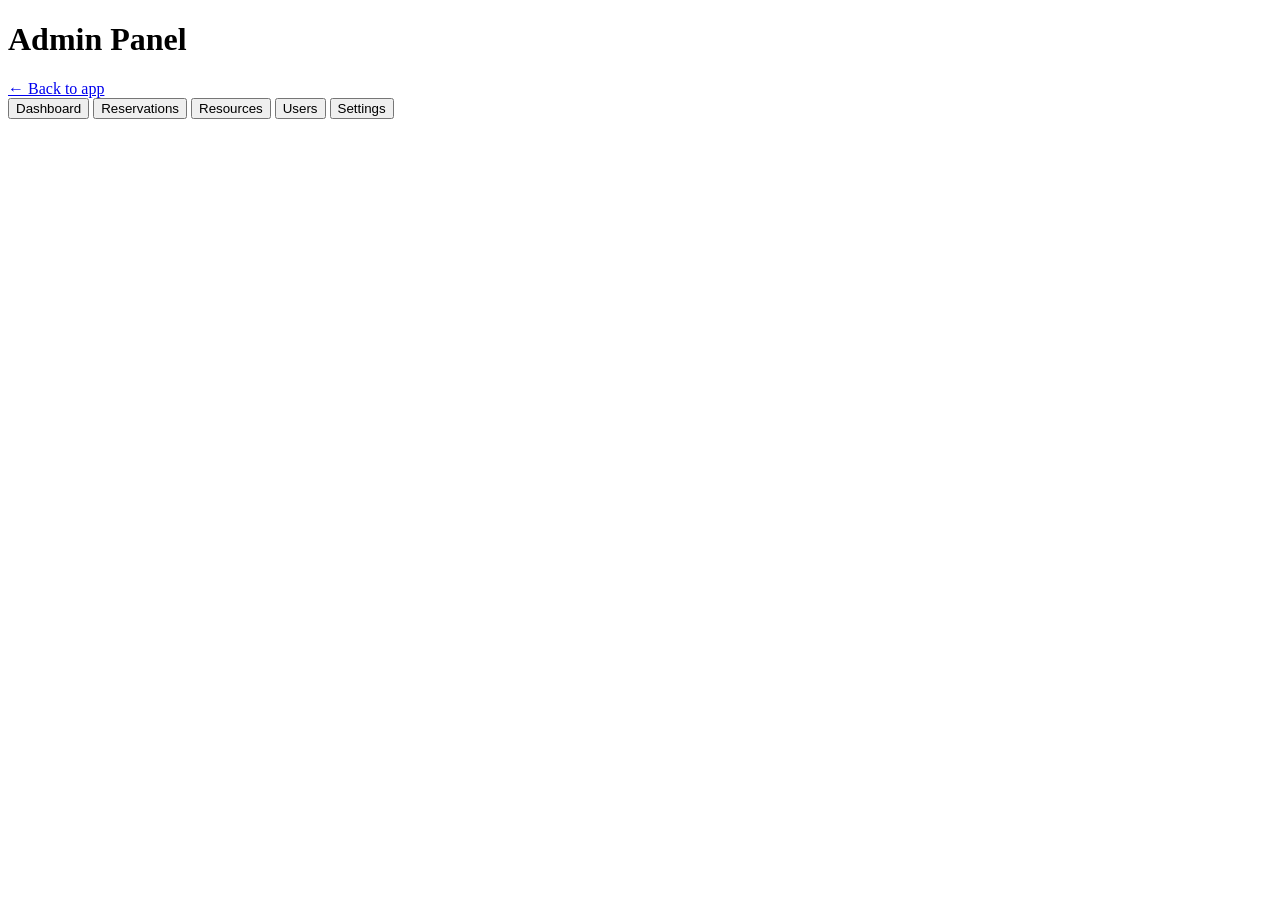
==== frontend/admin.html @ d8b86b65 "refactor: unify app data with JSON Server" ====
<!DOCTYPE html>
<html lang="en">

<head>
  <meta charset="UTF-8">
  <meta name="viewport" content="width=device-width, initial-scale=1.0">
  <title>Admin — Stackroom</title>
  <link rel="stylesheet" href="css/admin.css">
</head>

<body>

  <!--
  ADMIN PANEL — Phase 1
  ----------------------------------------------------------------
  Tab-based navigation, same technique as index.html: buttons with
  data-view switch which <section class="view"> is visible. No page
  reloads, all tabs share the same LocalStorage data.

  Pages, in build order:
    [1] Reservations  -> js/reservationOversight.js   (DONE)
    [2] Resources     -> js/resourceManagement.js      (IN PROGRESS)
    [3] Users          -> js/userManagement.js           (NEXT)
    [4] Dashboard       -> js/dashboard.js                 (AFTER users)
    [5] Settings         -> js/settingsPanel.js              (LAST)

  Nav switching itself is plumbing, not a "feature" — that's in
  js/adminNav.js, already written, don't need to touch it.

  Bare-bones CSS only (css/admin.css). Someone else does the final
  aesthetic pass to match the main site later — don't add visual
  design here, keep markup semantic so restyling is just CSS.
  ----------------------------------------------------------------
-->

  <div class="admin-shell">

    <header class="admin-header">
      <h1>Admin Panel</h1>
      <a href="index.html" class="link-back">&larr; Back to app</a>
    </header>

    <nav class="admin-tabs" id="adminTabs">
      <button class="tab-btn" data-view="dashboard">Dashboard</button>
      <button class="tab-btn" data-view="reservations">Reservations</button>
      <button class="tab-btn" data-view="resources">Resources</button>
      <button class="tab-btn" data-view="users">Users</button>
      <button class="tab-btn" data-view="settings">Settings</button>
    </nav>

    <!-- ============================================================ -->
    <!-- [DASHBOARD] — live/ongoing bookings + quick stats             -->
    <!-- ============================================================ -->
    <section class="view" id="view-dashboard" hidden>

      <section class="admin-section" id="section-stats">
        <h2>Today at a Glance</h2>
        <div class="stat-cards">
          <div class="stat-card">
            <span class="stat-value" id="statTotalToday">—</span>
            <span class="stat-label">Reservations today</span>
          </div>
          <div class="stat-card">
            <span class="stat-value" id="statLiveNow">—</span>
            <span class="stat-label">Happening right now</span>
          </div>
          <div class="stat-card">
            <span class="stat-value" id="statPending">—</span>
            <span class="stat-label">Pending</span>
          </div>
          <div class="stat-card">
            <span class="stat-value" id="statNoShowsToday">—</span>
            <span class="stat-label">No-shows today</span>
          </div>
        </div>
      </section>

      <section class="admin-section" id="section-live-bookings">
        <h2>Live Bookings</h2>
        <p class="hint">Reservations whose time slot is happening right now.</p>
        <table class="admin-table" id="liveBookingsTable">
          <thead>
            <tr>
              <th>User</th>
              <th>Resource</th>
              <th>Started</th>
              <th>Ends</th>
              <th>Checked in</th>
            </tr>
          </thead>
          <tbody id="liveBookingsTableBody"></tbody>
        </table>
        <p class="empty-note" id="liveBookingsEmptyNote" hidden>Nothing is happening right now.</p>
      </section>

    </section>

    <!-- ============================================================ -->
    <!-- [RESERVATIONS] — full oversight table (already built)         -->
    <!-- ============================================================ -->
    <section class="view" id="view-reservations" hidden>
      <section class="admin-section" id="section-reservations">
        <h2>Reservation Oversight</h2>

        <div class="filter-bar">
          <label>
            Status
            <select id="resFilterStatus">
              <option value="all">All</option>
              <option value="pending">Pending</option>
              <option value="confirmed">Confirmed</option>
              <option value="bumped">Bumped</option>
              <option value="cancelled">Cancelled</option>
              <option value="completed">Completed</option>
              <option value="no_show">No-show</option>
            </select>
          </label>
          <label>
            Date
            <input type="date" id="resFilterDate">
          </label>
          <label>
            User
            <select id="resFilterUser">
              <option value="all">All users</option>
            </select>
          </label>
          <label>
            Resource
            <select id="resFilterResource">
              <option value="all">All resources</option>
            </select>
          </label>
          <button type="button" id="resFilterClear">Clear filters</button>
        </div>

        <table class="admin-table" id="reservationsTable">
          <thead>
            <tr>
              <th>User</th>
              <th>Resource</th>
              <th>Date</th>
              <th>Time</th>
              <th>Priority</th>
              <th>Status</th>
              <th>Checked in</th>
              <th>Actions</th>
            </tr>
          </thead>
          <tbody id="reservationsTableBody"></tbody>
        </table>
        <p class="empty-note" id="reservationsEmptyNote" hidden>No reservations match this filter.</p>
      </section>
    </section>

    <!-- ============================================================ -->
    <!-- [RESOURCES] — CRUD (in progress)                               -->
    <!-- ============================================================ -->
    <section class="view" id="view-resources" hidden>
      <section class="admin-section" id="section-resources">
        <h2>Resource Management</h2>

        <form id="resourceForm" class="inline-form">
          <input type="hidden" id="resourceEditId" value="">
          <label>
            Label
            <input type="text" id="resourceLabel" placeholder="e.g. S-041" required>
          </label>
          <label>
            Type
            <select id="resourceType">
              <option value="seat">Seat</option>
              <option value="discussion_room">Discussion room</option>
              <option value="projector">Projector</option>
            </select>
          </label>
          <label>
            Zone
            <input type="text" id="resourceZone" placeholder="e.g. North Wing" required>
          </label>
          <label>
            Capacity
            <input type="number" id="resourceCapacity" min="1" value="1" required>
          </label>
          <button type="submit" id="resourceSubmitBtn">Add resource</button>
          <button type="button" id="resourceCancelEditBtn" hidden>Cancel edit</button>
        </form>

        <table class="admin-table" id="resourcesTable">
          <thead>
            <tr>
              <th>Label</th>
              <th>Type</th>
              <th>Zone</th>
              <th>Capacity</th>
              <th>Actions</th>
            </tr>
          </thead>
          <tbody id="resourcesTableBody"></tbody>
        </table>
      </section>
    </section>

    <!-- ============================================================ -->
    <!-- [USERS] — search, profile drill-down, history, access control -->
    <!-- ============================================================ -->
    <section class="view" id="view-users" hidden>

      <section class="admin-section" id="section-user-search">
        <h2>Find a User</h2>
        <input type="text" id="userSearchInput" placeholder="Search by name...">
        <div id="userSearchResults" class="search-results"></div>
      </section>

      <section class="admin-section" id="section-user-profile" hidden>
        <h2 id="userProfileName">—</h2>

        <div class="profile-grid">
          <div class="profile-block">
            <h3>Overview</h3>
            <p><strong>Role:</strong> <span id="userProfileRole">—</span></p>
            <p><strong>No-shows:</strong> <span id="userProfileNoShows">—</span></p>
            <p><strong>Reliability score:</strong> <span id="userProfileReliability">—</span></p>
          </div>

          <div class="profile-block">
            <h3>Priority Breakdown</h3>
            <p class="hint">Score if this user booked something right now.</p>
            <ul id="userProfilePriorityBreakdown" class="simple-list"></ul>
          </div>

          <div class="profile-block">
            <h3>Access Control</h3>
            <p id="userSuspendStatus" class="hint">Not suspended.</p>
            <form id="userSuspendForm" class="inline-form">
              <label>
                Duration
                <select id="userSuspendDuration">
                  <option value="1">1 day</option>
                  <option value="7">7 days</option>
                  <option value="30">30 days</option>
                  <option value="indefinite">Indefinite</option>
                </select>
              </label>
              <label>
                Reason
                <input type="text" id="userSuspendReason" placeholder="e.g. repeated no-shows">
              </label>
              <button type="submit" id="userSuspendBtn">Suspend user</button>
            </form>
            <button type="button" id="userUnsuspendBtn" hidden>Lift suspension</button>
          </div>
        </div>

        <h3>Booking History</h3>
        <table class="admin-table" id="userHistoryTable">
          <thead>
            <tr>
              <th>Resource</th>
              <th>Date</th>
              <th>Time</th>
              <th>Status</th>
            </tr>
          </thead>
          <tbody id="userBookingHistoryTableBody"></tbody>
        </table>
        <p class="empty-note" id="userHistoryEmptyNote" hidden>No bookings for this user yet.</p>
      </section>

    </section>

    <!-- ============================================================ -->
    <!-- [SETTINGS] — exam windows, manual sweep, export                -->
    <!-- ============================================================ -->
    <section class="view" id="view-settings" hidden>

      <section class="admin-section" id="section-exam-windows">
        <h2>Exam Window Management</h2>
        <p class="hint">Reservations inside a window get exam-proximity priority boost for final-year/thesis and PG
          students.</p>

        <form id="examWindowForm" class="inline-form">
          <label>
            Start date
            <input type="date" id="examStart" required>
          </label>
          <label>
            End date
            <input type="date" id="examEnd" required>
          </label>
          <button type="submit">Add window</button>
        </form>

        <table class="admin-table" id="examWindowsTable">
          <thead>
            <tr>
              <th>Start</th>
              <th>End</th>
              <th>Actions</th>
            </tr>
          </thead>
          <tbody id="examWindowsTableBody"></tbody>
        </table>
      </section>

      <section class="admin-section" id="section-sweep">
        <h2>Manual No-Show Sweep</h2>
        <p class="hint">
          Normally this runs automatically whenever a view loads (simulating a cron job).
          Use this to force it right now — useful for demoing/testing without waiting
          for real time to pass.
        </p>
        <button type="button" id="runSweepBtn">Run sweep now</button>
        <p id="sweepResult" class="hint"></p>
      </section>

      <section class="admin-section" id="section-export">
        <h2>Export Data</h2>
        <div class="export-buttons">
          <button type="button" id="exportReservationsCsv">Reservations &rarr; CSV</button>
          <button type="button" id="exportReservationsJson">Reservations &rarr; JSON</button>
          <button type="button" id="exportUsersCsv">Users &rarr; CSV</button>
          <button type="button" id="exportUsersJson">Users &rarr; JSON</button>
          <button type="button" id="exportResourcesCsv">Resources &rarr; CSV</button>
          <button type="button" id="exportResourcesJson">Resources &rarr; JSON</button>
        </div>
      </section>

    </section>

  </div>

  <div id="adminToastContainer" class="toast-container" aria-live="polite"></div>

  <!-- Nav switching only — plumbing, already written -->
  <script src="js/adminNav.js"></script>

  <!-- Feature scripts — one per page, add each as you build it -->
  <script src="js/adminPanel.js"></script>
  <!-- <script src="js/resourceManagement.js"></script> -->
  <!-- <script src="js/userManagement.js"></script> -->
  <!-- <script src="js/dashboard.js"></script> -->
  <!-- <script src="js/settingsPanel.js"></script> -->

</body>

</html>
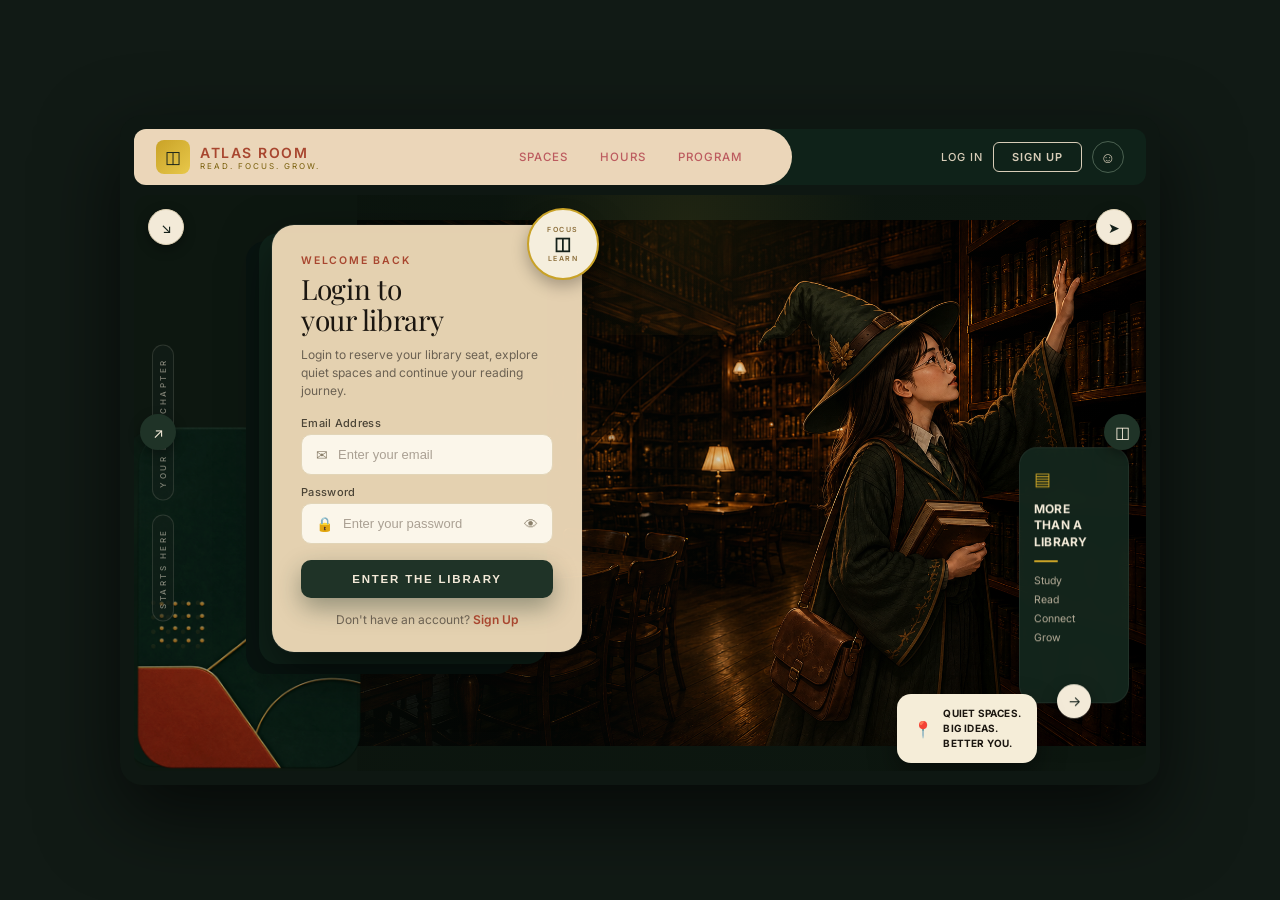
==== commit 5f22e739: "Merge pull request #28 from Krishna-Rawat-247/phase4/admin-seat-editor Phase4/admin seat editor" ====
--- a/frontend/admin.html
+++ b/frontend/admin.html
@@ -4,11 +4,35 @@
 <head>
   <meta charset="UTF-8">
   <meta name="viewport" content="width=device-width, initial-scale=1.0">
-  <title>Admin — Stackroom</title>
+  <title>Admin Panel — Atlas Room</title>
+  <link rel="preconnect" href="https://fonts.googleapis.com">
+  <link rel="preconnect" href="https://fonts.gstatic.com" crossorigin>
+  <link href="https://fonts.googleapis.com/css2?family=DM+Serif+Display:ital@0;1&family=Cinzel:wght@500;600;700;800;900&family=Inter:wght@300;400;500;600;700;800&family=JetBrains+Mono:wght@400;500;600;700&display=swap" rel="stylesheet">
+  <link rel="stylesheet" href="css/index.css">
   <link rel="stylesheet" href="css/admin.css">
+  <link rel="stylesheet" href="css/seats.css">
+  <script>
+    (function() {
+      let currentUser = null;
+      try {
+        currentUser = JSON.parse(localStorage.getItem("currentUser"));
+      } catch (e) {}
+
+      if (!currentUser) {
+        alert("Please login first");
+        window.location.href = "login.html";
+      } else if (currentUser.role !== "admin") {
+        alert("Access denied. Only admin users can access the admin panel.");
+        window.location.href = "index.html";
+      }
+    })();
+  </script>
 </head>
 
 <body>
+
+  <!-- Full-Screen Interactive Golden Constellation Canvas Animation -->
+  <canvas id="goldenConstellationCanvas" class="golden-constellation-bg"></canvas>
 
   <!--
   ADMIN PANEL — Phase 1
@@ -37,7 +61,12 @@
 
     <header class="admin-header">
       <h1>Admin Panel</h1>
-      <a href="index.html" class="link-back">&larr; Back to app</a>
+      <div style="display: flex; gap: 16px; align-items: center;">
+        <a href="index.html" class="link-back">Home</a>
+        <a href="booking.html" class="link-back">Reserve</a>
+        <a href="myBooking.html" class="link-back">My Bookings</a>
+        <a href="profile.html" class="link-back">Profile</a>
+      </div>
     </header>
 
     <nav class="admin-tabs" id="adminTabs">
@@ -45,36 +74,115 @@
       <button class="tab-btn" data-view="reservations">Reservations</button>
       <button class="tab-btn" data-view="resources">Resources</button>
       <button class="tab-btn" data-view="users">Users</button>
+      <button class="tab-btn" data-view="allocation">Allocation</button>
       <button class="tab-btn" data-view="settings">Settings</button>
     </nav>
 
     <!-- ============================================================ -->
-    <!-- [DASHBOARD] — live/ongoing bookings + quick stats             -->
+    <!-- ============================================================ -->
+    <!-- [DASHBOARD] — live/ongoing bookings + guardian messages + stats-->
     <!-- ============================================================ -->
     <section class="view" id="view-dashboard" hidden>
 
+      <!-- Interactive Live Banner -->
+      <div class="dash-hero-card">
+        <div class="dash-hero-text">
+          <div class="dash-status-badge"><span class="pulse-dot"></span> LIVE MONITORING ACTIVE</div>
+          <h2>Atlas Room Operations Dashboard</h2>
+          <p>Real-time oversight, Guardian hold support requests, and live room capacity telemetry.</p>
+        </div>
+        <div class="dash-hero-actions">
+          <button type="button" class="btn-dash-action" onclick="renderDashboard()">🔄 Refresh Feed</button>
+        </div>
+      </div>
+
+      <!-- Stats Cards Row -->
       <section class="admin-section" id="section-stats">
         <h2>Today at a Glance</h2>
         <div class="stat-cards">
           <div class="stat-card">
             <span class="stat-value" id="statTotalToday">—</span>
-            <span class="stat-label">Reservations today</span>
+            <span class="stat-label">Reservations Today</span>
           </div>
           <div class="stat-card">
             <span class="stat-value" id="statLiveNow">—</span>
-            <span class="stat-label">Happening right now</span>
+            <span class="stat-label">Happening Right Now</span>
           </div>
           <div class="stat-card">
             <span class="stat-value" id="statPending">—</span>
-            <span class="stat-label">Pending</span>
+            <span class="stat-label">Waiting for Allocation</span>
+          </div>
+          <div class="stat-card">
+            <span class="stat-value" id="statUnallocated">—</span>
+            <span class="stat-label">Unallocated</span>
           </div>
           <div class="stat-card">
             <span class="stat-value" id="statNoShowsToday">—</span>
-            <span class="stat-label">No-shows today</span>
-          </div>
-        </div>
-      </section>
-
+            <span class="stat-label">No-shows Today</span>
+          </div>
+          <div class="stat-card stat-card-highlight">
+            <span class="stat-value" id="statGuardianMsgs">—</span>
+            <span class="stat-label">Guardian Messages</span>
+          </div>
+        </div>
+      </section>
+
+      <!-- Live Room Occupancy Meter Widget -->
+      <section class="admin-section" id="section-occupancy">
+        <div class="section-header-flex">
+          <h2>Room & Zone Occupancy Meters</h2>
+          <span class="badge-tag">Telemetry</span>
+        </div>
+        <div class="occupancy-meters-grid">
+          <div class="meter-box">
+            <div class="meter-info">
+              <span>Quiet Zone (Seats S-001 - S-020)</span>
+              <strong id="meterQuietVal">65% Occupied</strong>
+            </div>
+            <div class="meter-track"><div class="meter-fill" id="meterQuietBar" style="width: 65%;"></div></div>
+          </div>
+          <div class="meter-box">
+            <div class="meter-info">
+              <span>Discussion Rooms (D-001 - D-006)</span>
+              <strong id="meterDiscVal">80% Occupied</strong>
+            </div>
+            <div class="meter-track"><div class="meter-fill meter-amber" id="meterDiscBar" style="width: 80%;"></div></div>
+          </div>
+          <div class="meter-box">
+            <div class="meter-info">
+              <span>Projector Booths (P-001 - P-004)</span>
+              <strong id="meterProjVal">50% Occupied</strong>
+            </div>
+            <div class="meter-track"><div class="meter-fill meter-olive" id="meterProjBar" style="width: 50%;"></div></div>
+          </div>
+        </div>
+      </section>
+
+      <!-- GUARDIAN MESSAGES & STUDENT INQUIRIES BOX -->
+      <section class="admin-section" id="section-guardian-messages">
+        <div class="section-header-flex">
+          <div>
+            <h2>✨ Get a Hold of Guardian — Student Messages</h2>
+            <p class="hint">Direct inquiries and Guardian hold requests submitted by students.</p>
+          </div>
+          <div class="msg-header-controls">
+            <select id="guardianMsgFilter" class="admin-select-sm" onchange="renderGuardianMessages()">
+              <option value="all">All Messages</option>
+              <option value="unread" selected>Unread Only</option>
+              <option value="guardian">Guardian Holds Only</option>
+            </select>
+            <button type="button" class="btn-sm-muted" onclick="markAllGuardianMsgsRead()">Mark All Read</button>
+          </div>
+        </div>
+
+        <div id="guardianMessagesContainer" class="guardian-msg-grid">
+          <!-- Dynamic Message Cards rendered here via JS -->
+        </div>
+
+        <p class="empty-note" id="guardianMessagesEmptyNote" hidden>No Guardian hold messages or student inquiries found.</p>
+      </section>
+
+      <!-- LIVE BOOKINGS TABLE -->
       <section class="admin-section" id="section-live-bookings">
         <h2>Live Bookings</h2>
         <p class="hint">Reservations whose time slot is happening right now.</p>
@@ -109,6 +217,9 @@
               <option value="all">All</option>
               <option value="pending">Pending</option>
               <option value="confirmed">Confirmed</option>
+              <option value="unallocated">Unallocated</option>
+              <option value="waitlisted">Waitlisted</option>
+              <option value="waiting">Waiting</option>
               <option value="bumped">Bumped</option>
               <option value="cancelled">Cancelled</option>
               <option value="completed">Completed</option>
@@ -141,8 +252,14 @@
               <th>Resource</th>
               <th>Date</th>
               <th>Time</th>
+              <th>Purpose</th>
+              <th>Group</th>
+              <th>Seats</th>
               <th>Priority</th>
               <th>Status</th>
+              <th>Reason</th>
+              <th>Offer</th>
+              <th>Queue</th>
               <th>Checked in</th>
               <th>Actions</th>
             </tr>
@@ -169,9 +286,13 @@
           <label>
             Type
             <select id="resourceType">
-              <option value="seat">Seat</option>
+              <option value="study room">Study room</option>
               <option value="discussion_room">Discussion room</option>
-              <option value="projector">Projector</option>
+              <option value="carrel">Carrel</option>
+              <option value="computer station">Computer station</option>
+              <option value="seminar hall">Seminar hall</option>
+              <option value="community study hall">Community study hall</option>
+              <option value="reading pod">Reading pod</option>
             </select>
           </label>
           <label>
@@ -181,10 +302,33 @@
           <label>
             Capacity
             <input type="number" id="resourceCapacity" min="1" value="1" required>
+          </label>
+          <label>
+            Rows
+            <input type="number" id="resourceRows" min="1" max="20" value="5">
+          </label>
+          <label>
+            Columns
+            <input type="number" id="resourceCols" min="1" max="30" value="8">
+          </label>
+          <button type="button" id="drawMapBtn">Draw seat map</button>
+          <label>
+            Active
+            <input type="checkbox" id="resourceActive" checked>
           </label>
           <button type="submit" id="resourceSubmitBtn">Add resource</button>
           <button type="button" id="resourceCancelEditBtn" hidden>Cancel edit</button>
         </form>
+
+        <!-- the seat map editor: click a square to add a seat or to take it away -->
+        <div id="seatEditorBox" hidden>
+          <p class="hint">Click a square to add a seat or to remove it. Empty squares are aisles. The seats get names like A1, A2 ... and the number of seats becomes the capacity.</p>
+          <div id="seatEditor"></div>
+          <p id="seatEditorCount" style="margin: 10px 0;"></p>
+          <button type="button" id="fillMapBtn">Fill all squares</button>
+          <button type="button" id="clearMapBtn">Clear all squares</button>
+          <button type="button" id="removeMapBtn">Remove seat map</button>
+        </div>
 
         <table class="admin-table" id="resourcesTable">
           <thead>
@@ -193,6 +337,8 @@
               <th>Type</th>
               <th>Zone</th>
               <th>Capacity</th>
+              <th>Seat map</th>
+              <th>Status</th>
               <th>Actions</th>
             </tr>
           </thead>
@@ -225,7 +371,7 @@
 
           <div class="profile-block">
             <h3>Priority Breakdown</h3>
-            <p class="hint">Score if this user booked something right now.</p>
+            <p class="hint">The numbers the allocation uses to order requests inside the same purpose tier (calculated by the server).</p>
             <ul id="userProfilePriorityBreakdown" class="simple-list"></ul>
           </div>
 
@@ -272,12 +418,24 @@
     <!-- ============================================================ -->
     <!-- [SETTINGS] — exam windows, manual sweep, export                -->
     <!-- ============================================================ -->
+    <!-- ============================================================ -->
+    <!-- [ALLOCATION] — run the allocation for a date (js/adminAllocation.js) -->
+    <!-- ============================================================ -->
+    <section class="view" id="view-allocation" hidden>
+      <section class="admin-section" id="section-allocation">
+        <h2>Allocation</h2>
+        <p class="hint">Pick a booking date and run the allocation. Pending and unallocated requests of that date are ranked and
+          confirmed in order while seats are left.</p>
+        <div id="allocationRoot"></div>
+      </section>
+    </section>
+
     <section class="view" id="view-settings" hidden>
 
       <section class="admin-section" id="section-exam-windows">
         <h2>Exam Window Management</h2>
-        <p class="hint">Reservations inside a window get exam-proximity priority boost for final-year/thesis and PG
-          students.</p>
+        <p class="hint">A student can ask for an exam purpose (mid or end semester) only if the exam date is inside a
+          window of the same kind. Windows of kind "other" do not unlock any exam purpose.</p>
 
         <form id="examWindowForm" class="inline-form">
           <label>
@@ -287,6 +445,14 @@
           <label>
             End date
             <input type="date" id="examEnd" required>
+          </label>
+          <label>
+            Kind
+            <select id="examKind">
+              <option value="mid_semester_exam">Mid semester exam</option>
+              <option value="end_semester_exam">End semester exam</option>
+              <option value="other">Other</option>
+            </select>
           </label>
           <button type="submit">Add window</button>
         </form>
@@ -296,6 +462,7 @@
             <tr>
               <th>Start</th>
               <th>End</th>
+              <th>Kind</th>
               <th>Actions</th>
             </tr>
           </thead>
@@ -303,45 +470,102 @@
         </table>
       </section>
 
-      <section class="admin-section" id="section-sweep">
-        <h2>Manual No-Show Sweep</h2>
-        <p class="hint">
-          Normally this runs automatically whenever a view loads (simulating a cron job).
-          Use this to force it right now — useful for demoing/testing without waiting
-          for real time to pass.
-        </p>
-        <button type="button" id="runSweepBtn">Run sweep now</button>
-        <p id="sweepResult" class="hint"></p>
-      </section>
-
-      <section class="admin-section" id="section-export">
-        <h2>Export Data</h2>
-        <div class="export-buttons">
-          <button type="button" id="exportReservationsCsv">Reservations &rarr; CSV</button>
-          <button type="button" id="exportReservationsJson">Reservations &rarr; JSON</button>
-          <button type="button" id="exportUsersCsv">Users &rarr; CSV</button>
-          <button type="button" id="exportUsersJson">Users &rarr; JSON</button>
-          <button type="button" id="exportResourcesCsv">Resources &rarr; CSV</button>
-          <button type="button" id="exportResourcesJson">Resources &rarr; JSON</button>
-        </div>
-      </section>
-
     </section>
 
   </div>
 
   <div id="adminToastContainer" class="toast-container" aria-live="polite"></div>
+
+  <script>
+    let currentUser = JSON.parse(localStorage.getItem("currentUser"));
+
+    // only a login check here. Whether the user is really an admin is decided by the
+    // server (adminPanel.js asks it and sends non-admins away when it answers 403)
+    if (!currentUser || !localStorage.getItem("token")) {
+      alert("Please login first");
+      window.location.href = "login.html";
+    }
+  </script>
 
   <!-- Nav switching only — plumbing, already written -->
   <script src="js/adminNav.js"></script>
-
-  <!-- Feature scripts — one per page, add each as you build it -->
+  <script src="js/api.js"></script>
+  <script src="js/seatGrid.js"></script>
   <script src="js/adminPanel.js"></script>
-  <!-- <script src="js/resourceManagement.js"></script> -->
-  <!-- <script src="js/userManagement.js"></script> -->
-  <!-- <script src="js/dashboard.js"></script> -->
-  <!-- <script src="js/settingsPanel.js"></script> -->
-
+  <script src="js/adminAllocation.js"></script>
+  <script src="js/script.js"></script>
+  <script>
+    (function () {
+      const canvas = document.getElementById('goldenConstellationCanvas');
+      if (!canvas) return;
+      const ctx = canvas.getContext('2d');
+
+      let width = canvas.width = window.innerWidth;
+      let height = canvas.height = window.innerHeight;
+
+      window.addEventListener('resize', () => {
+        width = canvas.width = window.innerWidth;
+        height = canvas.height = window.innerHeight;
+      });
+
+      const nodes = [];
+      const nodeCount = 50;
+
+      for (let i = 0; i < nodeCount; i++) {
+        nodes.push({
+          x: Math.random() * width,
+          y: Math.random() * height,
+          vx: (Math.random() - 0.5) * 0.6,
+          vy: (Math.random() - 0.5) * 0.6,
+          radius: Math.random() * 2.5 + 1.5,
+          pulse: Math.random() * Math.PI * 2
+        });
+      }
+
+      function draw() {
+        ctx.clearRect(0, 0, width, height);
+
+        nodes.forEach((node, i) => {
+          node.x += node.vx;
+          node.y += node.vy;
+          node.pulse += 0.03;
+
+          if (node.x < 0 || node.x > width) node.vx *= -1;
+          if (node.y < 0 || node.y > height) node.vy *= -1;
+
+          const glowRad = node.radius + Math.sin(node.pulse) * 1.2;
+          ctx.beginPath();
+          ctx.arc(node.x, node.y, Math.max(1, glowRad), 0, Math.PI * 2);
+          ctx.fillStyle = 'rgba(232, 195, 130, 0.85)';
+          ctx.shadowColor = 'rgba(232, 195, 130, 0.9)';
+          ctx.shadowBlur = 10;
+          ctx.fill();
+          ctx.shadowBlur = 0;
+
+          for (let j = i + 1; j < nodes.length; j++) {
+            const other = nodes[j];
+            const dx = other.x - node.x;
+            const dy = other.y - node.y;
+            const dist = Math.sqrt(dx * dx + dy * dy);
+
+            if (dist < 150) {
+              const alpha = (1 - dist / 150) * 0.38;
+              ctx.beginPath();
+              ctx.moveTo(node.x, node.y);
+              ctx.lineTo(other.x, other.y);
+              ctx.strokeStyle = `rgba(232, 195, 130, ${alpha})`;
+              ctx.lineWidth = 1;
+              ctx.stroke();
+            }
+          }
+        });
+
+        requestAnimationFrame(draw);
+      }
+
+      draw();
+    })();
+  </script>
 </body>
 
 </html>
